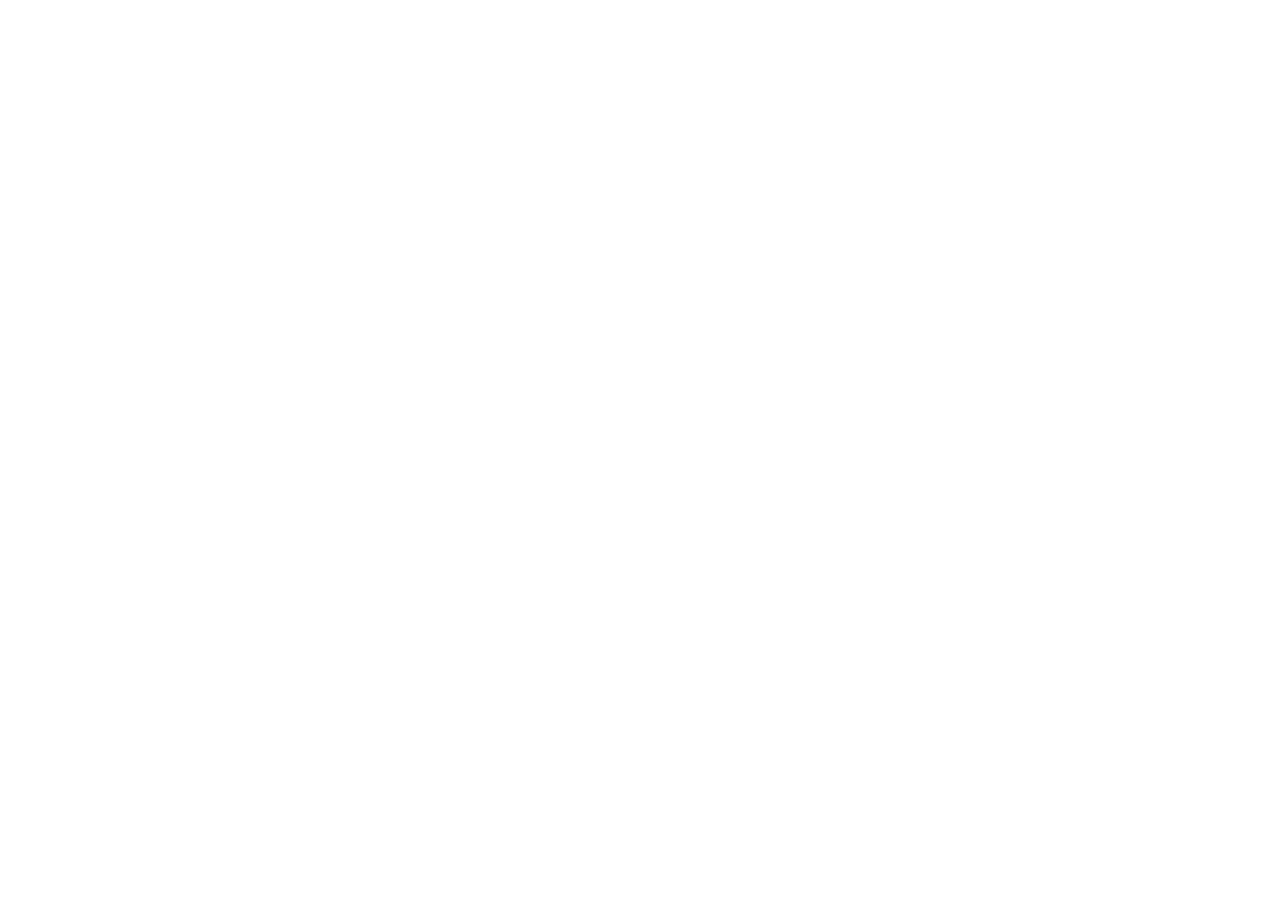
==== css_basic.html @ 0338b42b "Changes file name to css_basic and add sections" ====
<!DOCTYPE html>
<html lang="en">
<head>
    <meta charset="UTF-8">
    <meta name="viewport" content="width=device-width, initial-scale=1.0">
    <title>Activity 5 - CSS Basics</title>
    <link rel="stylesheet" href="style.css">
</head>
<body>
    <header>

    </header>
    <main>

    </main>
    <footer>
        
    </footer>
</body>
</html>
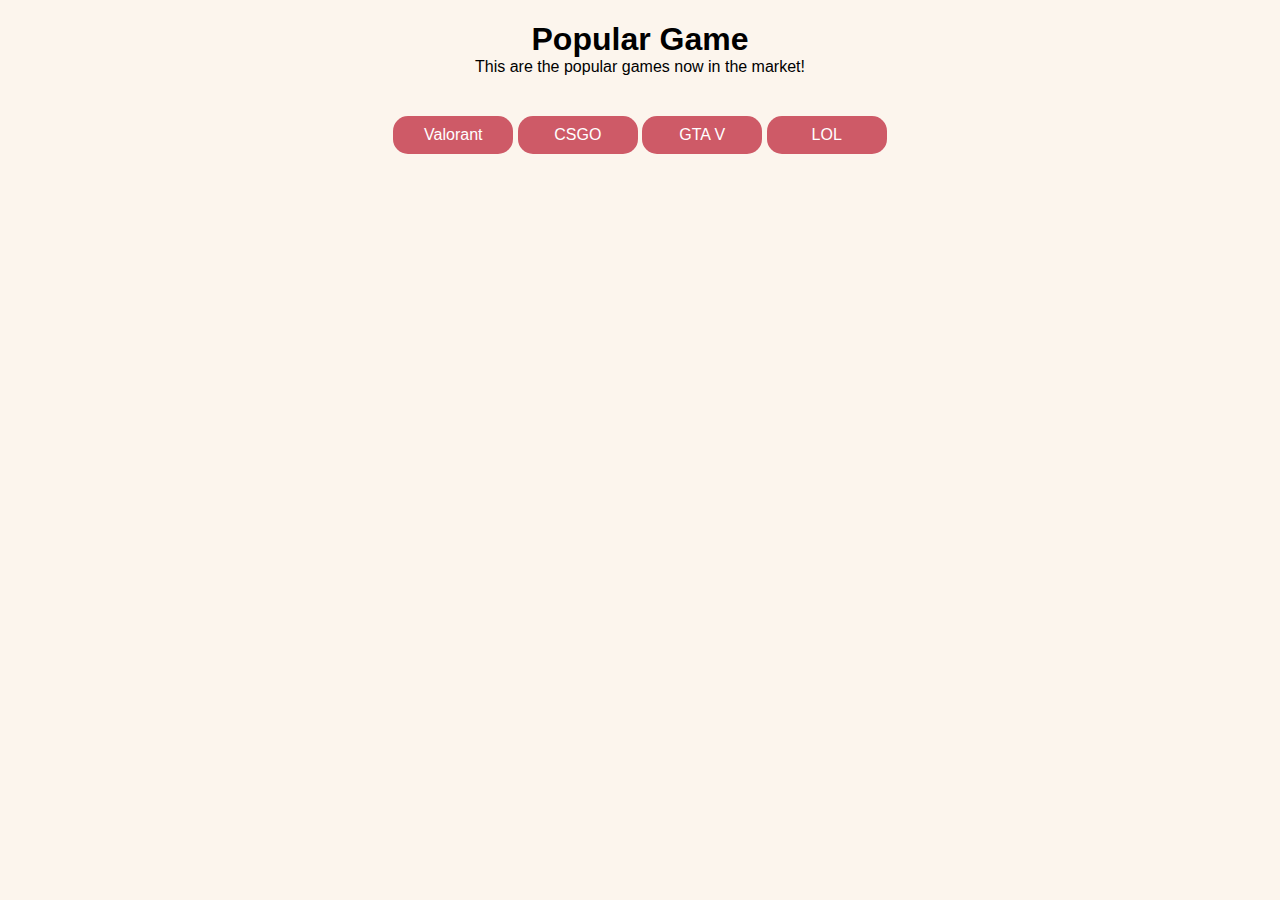
==== commit b16055d5: "Added navbar and design it in inline and external" ====
--- a/css_basic.html
+++ b/css_basic.html
@@ -5,13 +5,30 @@
     <meta name="viewport" content="width=device-width, initial-scale=1.0">
     <title>Activity 5 - CSS Basics</title>
     <link rel="stylesheet" href="style.css">
+    <style>
+        nav a{
+            background-color: bisque;
+        } 
+        #header_title {
+            text-align: center;
+        }
+    </style>
 </head>
 <body>
     <header>
-
+        <section id="header_title">
+            <h1>Popular Game</h1>
+            <p>This are the popular games now in the market!</p>
+        </section>
+        <nav>
+            <a href="#valorant" class="anchorTag">Valorant</a>
+            <a href="#csgo" class="anchorTag">CSGO</a>
+            <a href="#GTAV" class="anchorTag">GTA V</a>
+            <a href="#LOL" class="anchorTag" style="color: red;">LOL</a>
+        </nav>
     </header>
     <main>
-
+        
     </main>
     <footer>
         
--- a/style.css
+++ b/style.css
@@ -0,0 +1,37 @@
+body {
+    box-sizing: border-box;
+    padding: 0;
+    margin: 0;
+    font-family: Arial, Helvetica, sans-serif;
+    background-color: #FCF5ED;
+}
+
+header {
+    margin-left: 120px;
+    margin-right: 120px;
+}
+
+header section h1 {
+    margin-bottom: 0;
+}
+
+header section p {
+    margin: 0;
+}
+
+nav {
+    margin-top: 30px;
+    padding: 10px;
+    text-align: center;
+}
+
+nav a {
+    text-decoration: none;
+    color: White !important;
+    padding: 10px;
+    border-radius: 15px;
+    display: inline-block;
+    text-align: center;
+    width: 100px;
+    background-color: #CE5A67 !important;
+}
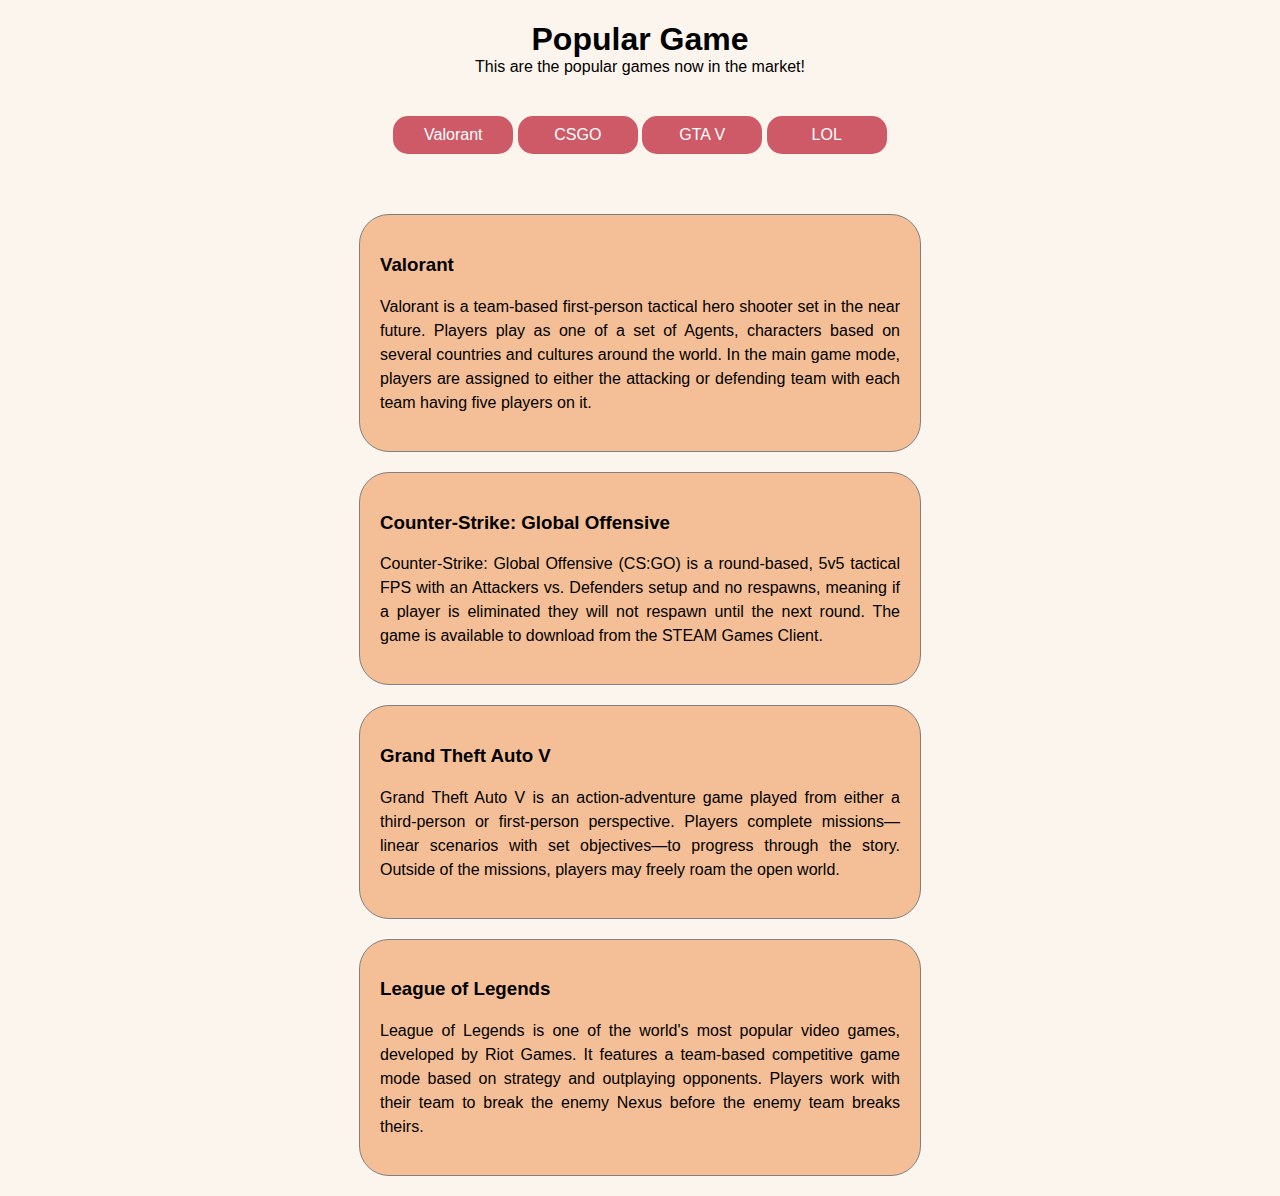
==== commit 22499e6c: "added content and style in main element" ====
--- a/css_basic.html
+++ b/css_basic.html
@@ -1,37 +1,74 @@
 <!DOCTYPE html>
 <html lang="en">
-<head>
-    <meta charset="UTF-8">
-    <meta name="viewport" content="width=device-width, initial-scale=1.0">
+  <head>
+    <meta charset="UTF-8" />
+    <meta name="viewport" content="width=device-width, initial-scale=1.0" />
     <title>Activity 5 - CSS Basics</title>
-    <link rel="stylesheet" href="style.css">
+    <link rel="stylesheet" href="style.css" />
     <style>
-        nav a{
-            background-color: bisque;
-        } 
-        #header_title {
-            text-align: center;
-        }
+      nav a {
+        background-color: bisque;
+      }
+
+      #header_title {
+        text-align: center;
+      }
     </style>
-</head>
-<body>
+  </head>
+  <body>
     <header>
-        <section id="header_title">
-            <h1>Popular Game</h1>
-            <p>This are the popular games now in the market!</p>
-        </section>
-        <nav>
-            <a href="#valorant" class="anchorTag">Valorant</a>
-            <a href="#csgo" class="anchorTag">CSGO</a>
-            <a href="#GTAV" class="anchorTag">GTA V</a>
-            <a href="#LOL" class="anchorTag" style="color: red;">LOL</a>
-        </nav>
+      <section id="header_title">
+        <h1>Popular Game</h1>
+        <p>This are the popular games now in the market!</p>
+      </section>
+      <nav>
+        <a href="#valorant" class="anchorTag">Valorant</a>
+        <a href="#csgo" class="anchorTag">CSGO</a>
+        <a href="#GTAV" class="anchorTag">GTA V</a>
+        <a href="#LOL" class="anchorTag" style="color: red">LOL</a>
+      </nav>
     </header>
     <main>
-        
+      <section class="card top" id="valorant">
+        <h3>Valorant</h3>
+        <p>
+          Valorant is a team-based first-person tactical hero shooter set in the
+          near future. Players play as one of a set of Agents, characters based
+          on several countries and cultures around the world. In the main game
+          mode, players are assigned to either the attacking or defending team
+          with each team having five players on it.
+        </p>
+      </section>
+      <section class="card" id="csgo">
+        <h3>Counter-Strike: Global Offensive</h3>
+        <p>
+          Counter-Strike: Global Offensive (CS:GO) is a round-based, 5v5
+          tactical FPS with an Attackers vs. Defenders setup and no respawns,
+          meaning if a player is eliminated they will not respawn until the next
+          round. The game is available to download from the STEAM Games Client.
+        </p>
+      </section>
+      <section class="card" id="GTAV">
+        <h3>Grand Theft Auto V</h3>
+        <p>
+          Grand Theft Auto V is an action-adventure game played from either a
+          third-person or first-person perspective. Players complete
+          missions—linear scenarios with set objectives—to progress through the
+          story. Outside of the missions, players may freely roam the open
+          world.
+        </p>
+      </section>
+      <section class="card" id="LOL">
+        <h3>League of Legends</h3>
+        <p>
+          League of Legends is one of the world's most popular video games,
+          developed by Riot Games. It features a team-based competitive game
+          mode based on strategy and outplaying opponents. Players work with
+          their team to break the enemy Nexus before the enemy team breaks
+          theirs.
+        </p>
+      </section>
     </main>
-    <footer>
-        
-    </footer>
-</body>
-</html>+    <footer></footer>
+  </body>
+</html>
--- a/style.css
+++ b/style.css
@@ -19,13 +19,13 @@
     margin: 0;
 }
 
-nav {
+header nav {
     margin-top: 30px;
     padding: 10px;
     text-align: center;
 }
 
-nav a {
+header nav .anchorTag {
     text-decoration: none;
     color: White !important;
     padding: 10px;
@@ -35,3 +35,26 @@
     width: 100px;
     background-color: #CE5A67 !important;
 }
+
+main {
+    margin-left: 120px;
+    margin-right: 120px;
+}
+
+main .card.top {
+    margin-top: 50px;
+}
+
+main .card {
+    background-color: #F4BF96;
+    border: 1px grey solid;
+    border-radius: 30px;
+    padding: 20px;
+    width: 50%;
+    margin: 20px auto;
+}
+
+main .card p {
+    text-align: justify;
+    line-height: 1.5;
+}
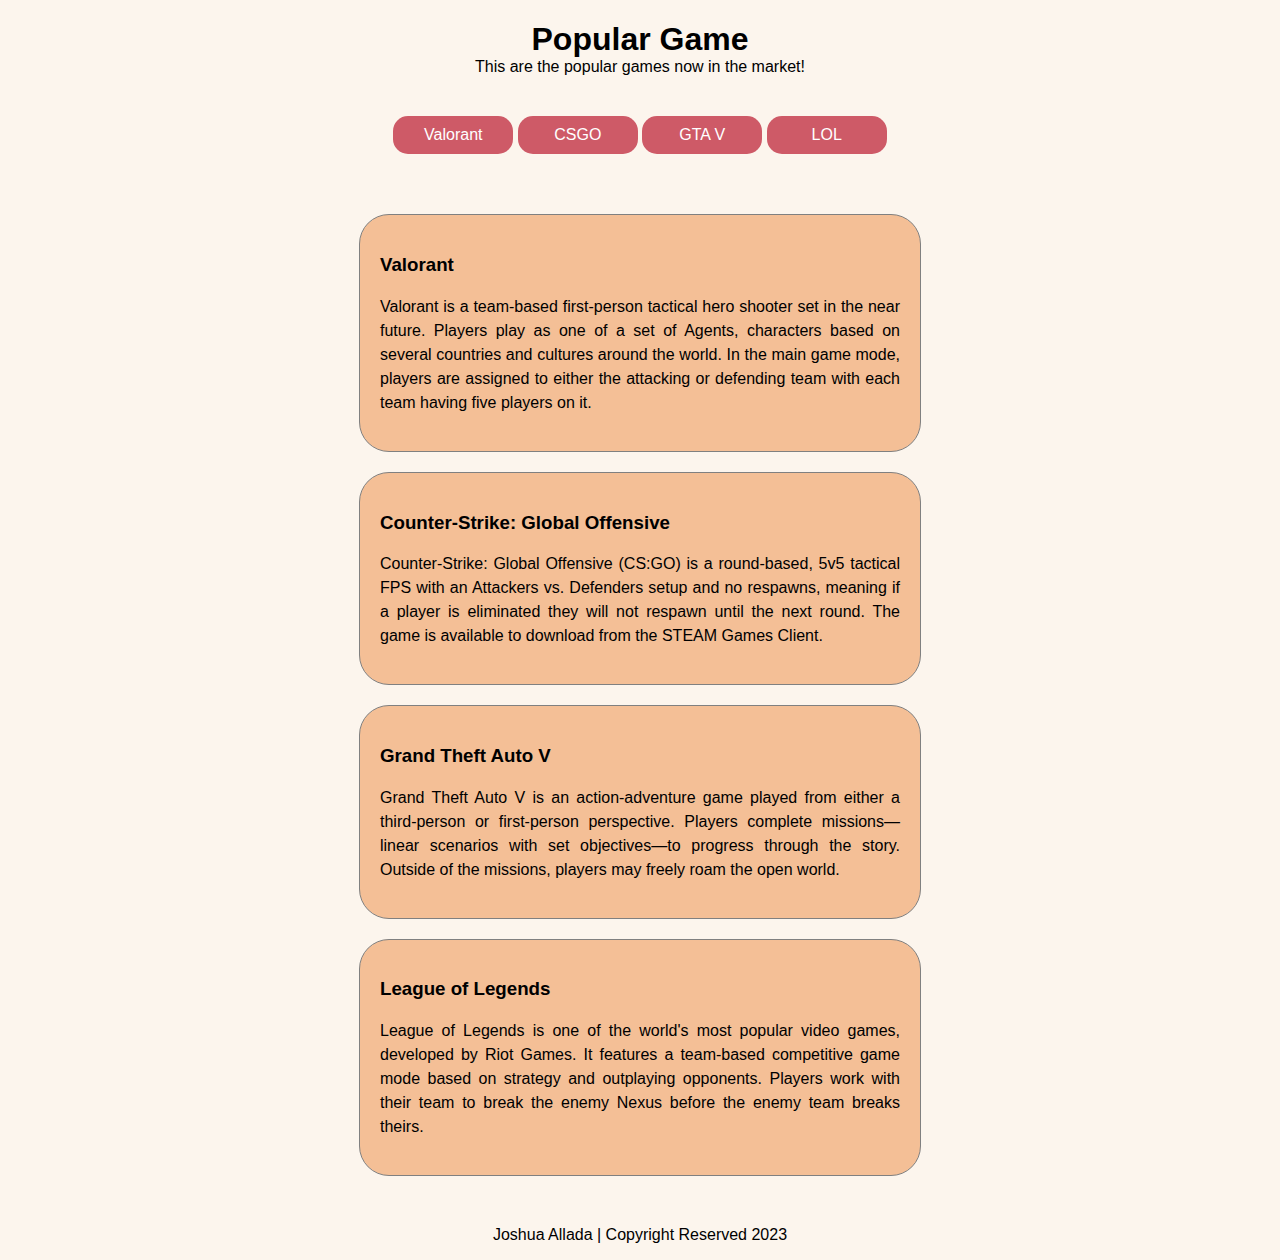
==== commit 8300419c: "added footer and style to it" ====
--- a/css_basic.html
+++ b/css_basic.html
@@ -69,6 +69,10 @@
         </p>
       </section>
     </main>
-    <footer></footer>
+    <footer>
+        <section id="footer_description">
+            <p>Joshua Allada | Copyright Reserved 2023</p>
+        </section>
+    </footer>
   </body>
 </html>
--- a/style.css
+++ b/style.css
@@ -58,3 +58,14 @@
     text-align: justify;
     line-height: 1.5;
 }
+
+footer {
+    margin-left: 120px;
+    margin-right: 120px;
+}
+
+footer #footer_description {
+    margin-top: 50px;
+    text-align: center;
+    font-weight: 500;
+}
